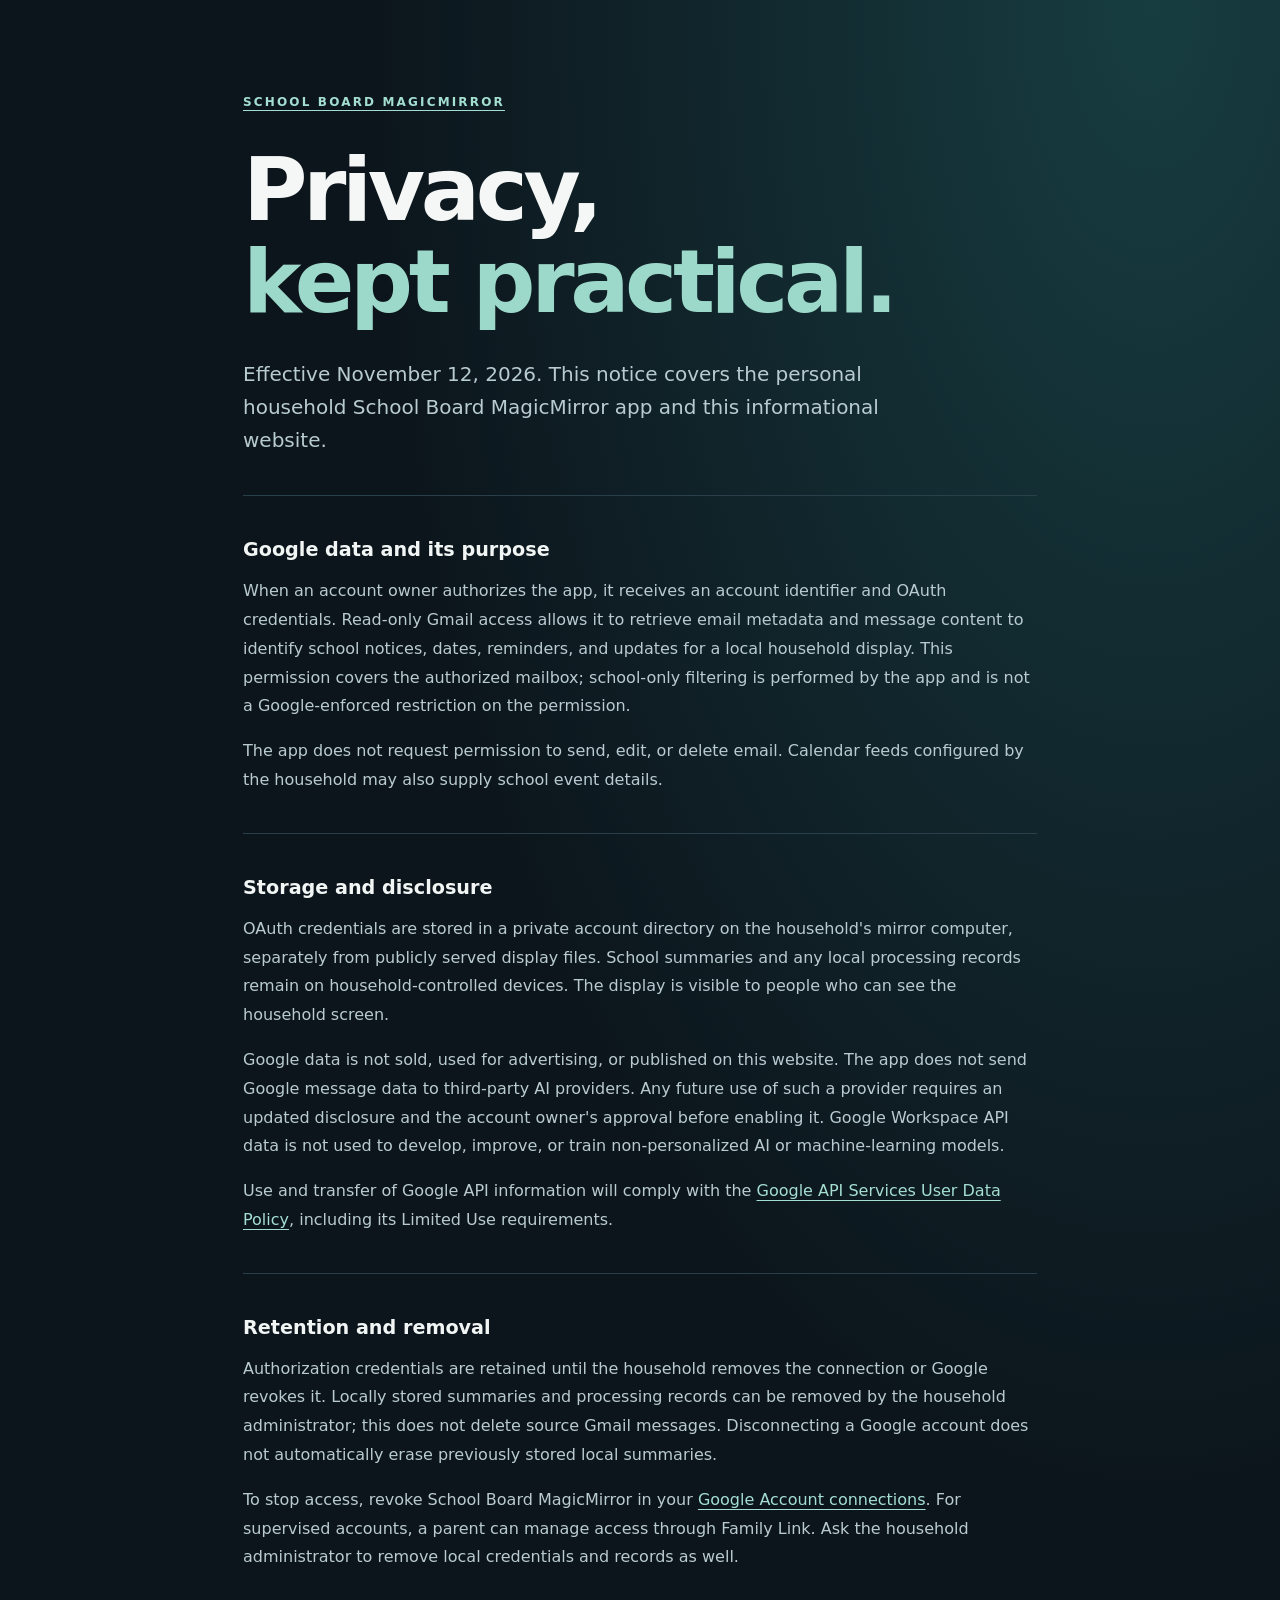
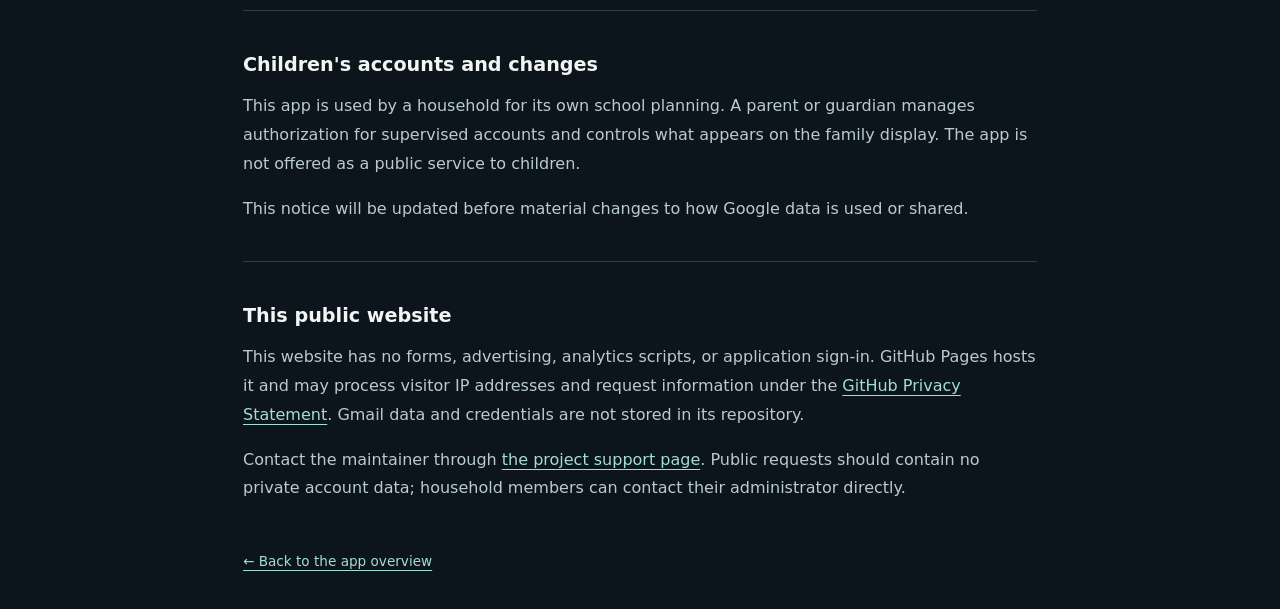
==== privacy.html @ 8d4bfcfa "Publish household school-board app information and privacy notice" ====
<!doctype html>
<html lang="en"><head><meta charset="utf-8"><meta name="viewport" content="width=device-width,initial-scale=1"><title>Privacy · School Board MagicMirror</title><link rel="stylesheet" href="style.css"></head><body><main><p class="eyebrow"><a href="index.html">SCHOOL BOARD MAGICMIRROR</a></p><h1>Privacy,<br><span>kept practical.</span></h1><p class="lead">Effective November 12, 2026. This notice covers the personal household School Board MagicMirror app and this informational website.</p><section><h2>Google data and its purpose</h2><p>When an account owner authorizes the app, it receives an account identifier and OAuth credentials. Read-only Gmail access allows it to retrieve email metadata and message content to identify school notices, dates, reminders, and updates for a local household display. This permission covers the authorized mailbox; school-only filtering is performed by the app and is not a Google-enforced restriction on the permission.</p><p>The app does not request permission to send, edit, or delete email. Calendar feeds configured by the household may also supply school event details.</p></section><section><h2>Storage and disclosure</h2><p>OAuth credentials are stored in a private account directory on the household's mirror computer, separately from publicly served display files. School summaries and any local processing records remain on household-controlled devices. The display is visible to people who can see the household screen.</p><p>Google data is not sold, used for advertising, or published on this website. The app does not send Google message data to third-party AI providers. Any future use of such a provider requires an updated disclosure and the account owner's approval before enabling it. Google Workspace API data is not used to develop, improve, or train non-personalized AI or machine-learning models.</p><p>Use and transfer of Google API information will comply with the <a href="https://developers.google.com/terms/api-services-user-data-policy">Google API Services User Data Policy</a>, including its Limited Use requirements.</p></section><section><h2>Retention and removal</h2><p>Authorization credentials are retained until the household removes the connection or Google revokes it. Locally stored summaries and processing records can be removed by the household administrator; this does not delete source Gmail messages. Disconnecting a Google account does not automatically erase previously stored local summaries.</p><p>To stop access, revoke School Board MagicMirror in your <a href="https://myaccount.google.com/connections">Google Account connections</a>. For supervised accounts, a parent can manage access through Family Link. Ask the household administrator to remove local credentials and records as well.</p></section><section><h2>Children's accounts and changes</h2><p>This app is used by a household for its own school planning. A parent or guardian manages authorization for supervised accounts and controls what appears on the family display. The app is not offered as a public service to children.</p><p>This notice will be updated before material changes to how Google data is used or shared.</p></section><section><h2>This public website</h2><p>This website has no forms, advertising, analytics scripts, or application sign-in. GitHub Pages hosts it and may process visitor IP addresses and request information under the <a href="https://docs.github.com/en/site-policy/privacy-policies/github-general-privacy-statement">GitHub Privacy Statement</a>. Gmail data and credentials are not stored in its repository.</p><p>Contact the maintainer through <a href="https://github.com/codyotterson/codyotterson.github.io/issues">the project support page</a>. Public requests should contain no private account data; household members can contact their administrator directly.</p></section><footer><a href="index.html">← Back to the app overview</a></footer></main></body></html>
---- style.css ----
:root{color-scheme:dark;font-family:system-ui,-apple-system,BlinkMacSystemFont,"Segoe UI",sans-serif;background:#0c151c;color:#dce6eb}*{box-sizing:border-box}body{margin:0;background:radial-gradient(ellipse at 90% 0%,#173d41 0,transparent 48%)}main{max-width:850px;margin:auto;padding:80px 28px 40px}.eyebrow{letter-spacing:.18em;font-size:.75rem;color:#88c6be;font-weight:700}h1{font-size:clamp(3rem,8vw,5.5rem);line-height:1.05;letter-spacing:-.05em;color:#f4f7f6;margin:30px 0}h1 span{color:#9dd9ca}.lead{font-size:1.25rem;line-height:1.65;max-width:650px;color:#b8cbd1}section{margin-top:38px;padding-top:26px;border-top:1px solid #29404a}h2{font-size:1.2rem;color:#f1f5f4}p{line-height:1.8;color:#b9cbd1}a{color:#a4ded1;text-underline-offset:4px}a:hover{color:#fff}.button{display:inline-flex;gap:35px;border:1px solid #5a8e84;border-radius:9px;padding:14px 20px;text-decoration:none;margin-top:12px}footer{margin-top:50px;font-size:.85rem}a:focus-visible{outline:3px solid #ffd994;outline-offset:5px}@media(max-width:500px){main{padding-top:45px}}
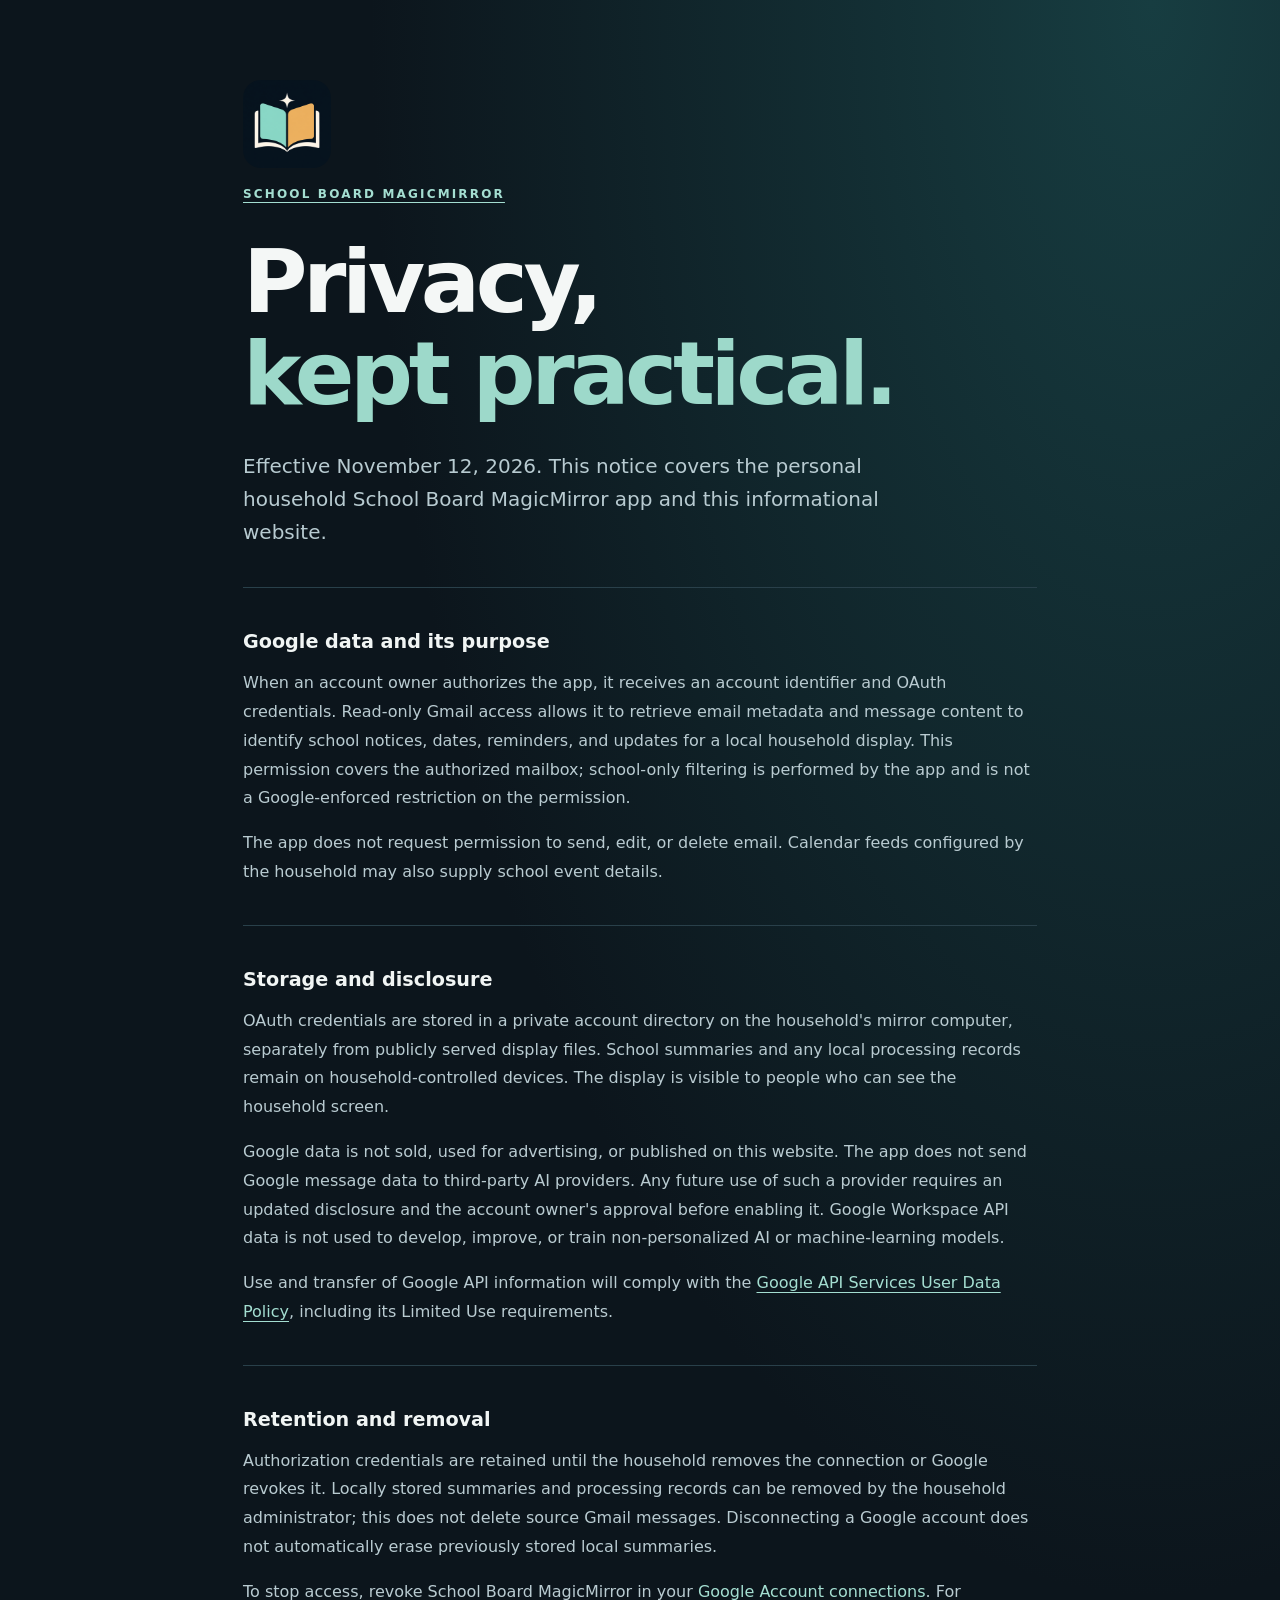
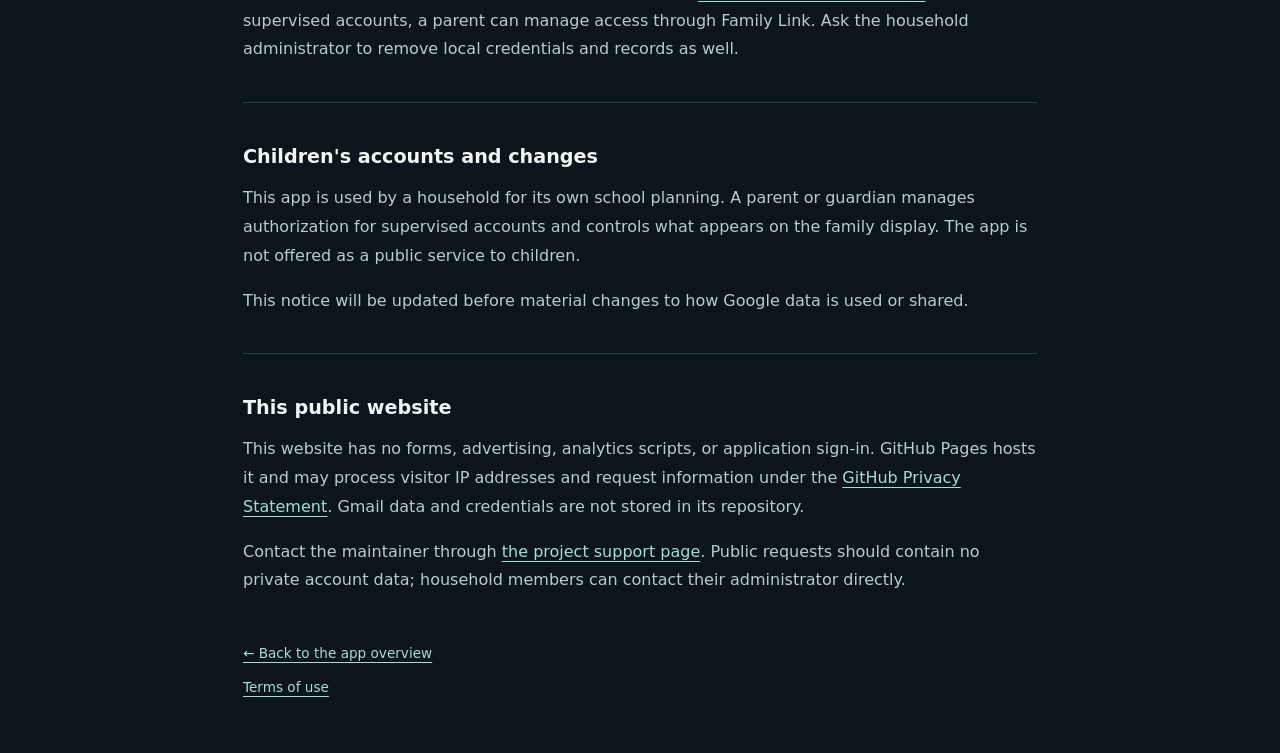
==== commit 96b8e1c6: "Complete public app branding with logo and terms of use" ====
--- a/privacy.html
+++ b/privacy.html
@@ -1,2 +1,2 @@
 <!doctype html>
-<html lang="en"><head><meta charset="utf-8"><meta name="viewport" content="width=device-width,initial-scale=1"><title>Privacy · School Board MagicMirror</title><link rel="stylesheet" href="style.css"></head><body><main><p class="eyebrow"><a href="index.html">SCHOOL BOARD MAGICMIRROR</a></p><h1>Privacy,<br><span>kept practical.</span></h1><p class="lead">Effective November 12, 2026. This notice covers the personal household School Board MagicMirror app and this informational website.</p><section><h2>Google data and its purpose</h2><p>When an account owner authorizes the app, it receives an account identifier and OAuth credentials. Read-only Gmail access allows it to retrieve email metadata and message content to identify school notices, dates, reminders, and updates for a local household display. This permission covers the authorized mailbox; school-only filtering is performed by the app and is not a Google-enforced restriction on the permission.</p><p>The app does not request permission to send, edit, or delete email. Calendar feeds configured by the household may also supply school event details.</p></section><section><h2>Storage and disclosure</h2><p>OAuth credentials are stored in a private account directory on the household's mirror computer, separately from publicly served display files. School summaries and any local processing records remain on household-controlled devices. The display is visible to people who can see the household screen.</p><p>Google data is not sold, used for advertising, or published on this website. The app does not send Google message data to third-party AI providers. Any future use of such a provider requires an updated disclosure and the account owner's approval before enabling it. Google Workspace API data is not used to develop, improve, or train non-personalized AI or machine-learning models.</p><p>Use and transfer of Google API information will comply with the <a href="https://developers.google.com/terms/api-services-user-data-policy">Google API Services User Data Policy</a>, including its Limited Use requirements.</p></section><section><h2>Retention and removal</h2><p>Authorization credentials are retained until the household removes the connection or Google revokes it. Locally stored summaries and processing records can be removed by the household administrator; this does not delete source Gmail messages. Disconnecting a Google account does not automatically erase previously stored local summaries.</p><p>To stop access, revoke School Board MagicMirror in your <a href="https://myaccount.google.com/connections">Google Account connections</a>. For supervised accounts, a parent can manage access through Family Link. Ask the household administrator to remove local credentials and records as well.</p></section><section><h2>Children's accounts and changes</h2><p>This app is used by a household for its own school planning. A parent or guardian manages authorization for supervised accounts and controls what appears on the family display. The app is not offered as a public service to children.</p><p>This notice will be updated before material changes to how Google data is used or shared.</p></section><section><h2>This public website</h2><p>This website has no forms, advertising, analytics scripts, or application sign-in. GitHub Pages hosts it and may process visitor IP addresses and request information under the <a href="https://docs.github.com/en/site-policy/privacy-policies/github-general-privacy-statement">GitHub Privacy Statement</a>. Gmail data and credentials are not stored in its repository.</p><p>Contact the maintainer through <a href="https://github.com/codyotterson/codyotterson.github.io/issues">the project support page</a>. Public requests should contain no private account data; household members can contact their administrator directly.</p></section><footer><a href="index.html">← Back to the app overview</a></footer></main></body></html>
+<html lang="en"><head><meta charset="utf-8"><meta name="viewport" content="width=device-width,initial-scale=1"><title>Privacy · School Board MagicMirror</title><link rel="stylesheet" href="style.css"><link rel="icon" type="image/png" href="logo-google.png"></head><body><main><img src="logo.png" alt="School Board MagicMirror logo" width="88" height="88" style="border-radius:18px"><p class="eyebrow"><a href="index.html">SCHOOL BOARD MAGICMIRROR</a></p><h1>Privacy,<br><span>kept practical.</span></h1><p class="lead">Effective November 12, 2026. This notice covers the personal household School Board MagicMirror app and this informational website.</p><section><h2>Google data and its purpose</h2><p>When an account owner authorizes the app, it receives an account identifier and OAuth credentials. Read-only Gmail access allows it to retrieve email metadata and message content to identify school notices, dates, reminders, and updates for a local household display. This permission covers the authorized mailbox; school-only filtering is performed by the app and is not a Google-enforced restriction on the permission.</p><p>The app does not request permission to send, edit, or delete email. Calendar feeds configured by the household may also supply school event details.</p></section><section><h2>Storage and disclosure</h2><p>OAuth credentials are stored in a private account directory on the household's mirror computer, separately from publicly served display files. School summaries and any local processing records remain on household-controlled devices. The display is visible to people who can see the household screen.</p><p>Google data is not sold, used for advertising, or published on this website. The app does not send Google message data to third-party AI providers. Any future use of such a provider requires an updated disclosure and the account owner's approval before enabling it. Google Workspace API data is not used to develop, improve, or train non-personalized AI or machine-learning models.</p><p>Use and transfer of Google API information will comply with the <a href="https://developers.google.com/terms/api-services-user-data-policy">Google API Services User Data Policy</a>, including its Limited Use requirements.</p></section><section><h2>Retention and removal</h2><p>Authorization credentials are retained until the household removes the connection or Google revokes it. Locally stored summaries and processing records can be removed by the household administrator; this does not delete source Gmail messages. Disconnecting a Google account does not automatically erase previously stored local summaries.</p><p>To stop access, revoke School Board MagicMirror in your <a href="https://myaccount.google.com/connections">Google Account connections</a>. For supervised accounts, a parent can manage access through Family Link. Ask the household administrator to remove local credentials and records as well.</p></section><section><h2>Children's accounts and changes</h2><p>This app is used by a household for its own school planning. A parent or guardian manages authorization for supervised accounts and controls what appears on the family display. The app is not offered as a public service to children.</p><p>This notice will be updated before material changes to how Google data is used or shared.</p></section><section><h2>This public website</h2><p>This website has no forms, advertising, analytics scripts, or application sign-in. GitHub Pages hosts it and may process visitor IP addresses and request information under the <a href="https://docs.github.com/en/site-policy/privacy-policies/github-general-privacy-statement">GitHub Privacy Statement</a>. Gmail data and credentials are not stored in its repository.</p><p>Contact the maintainer through <a href="https://github.com/codyotterson/codyotterson.github.io/issues">the project support page</a>. Public requests should contain no private account data; household members can contact their administrator directly.</p></section><footer><a href="index.html">← Back to the app overview</a><p><a href="terms.html">Terms of use</a></p></footer></main></body></html>
